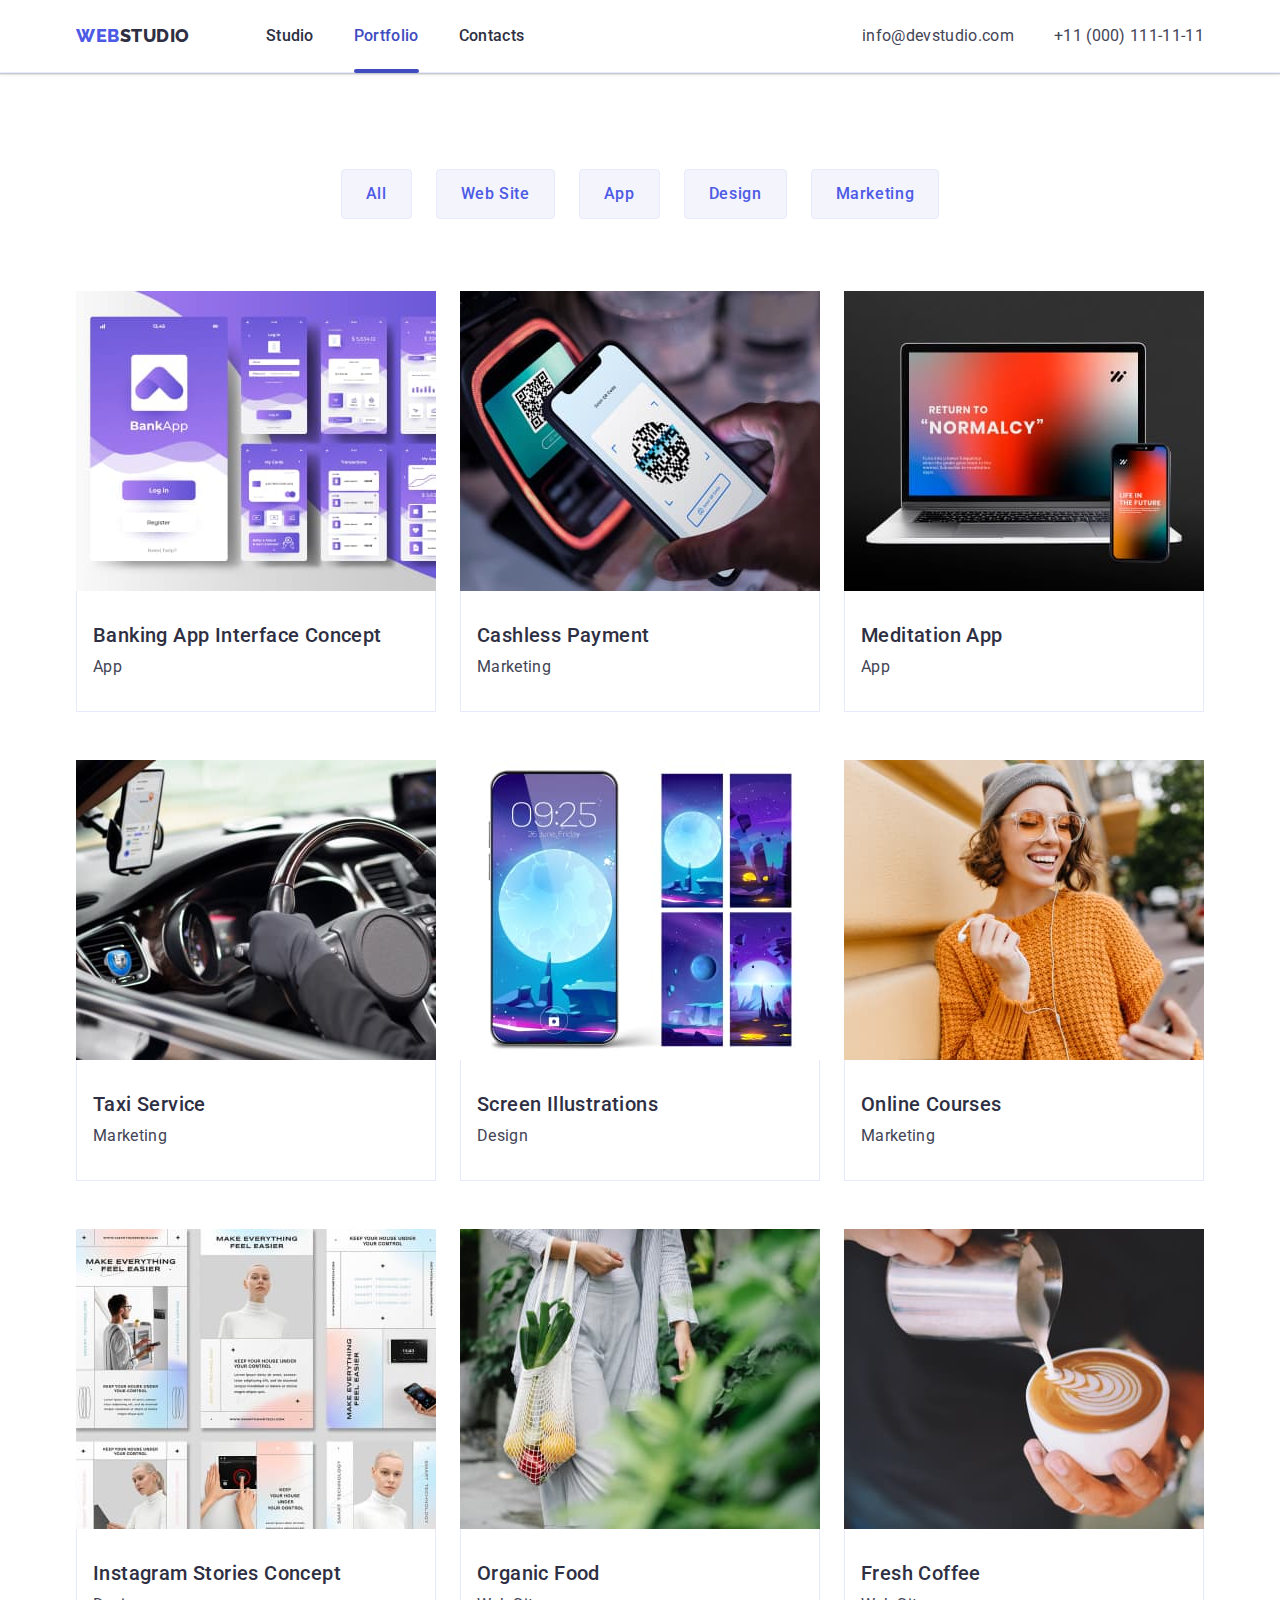
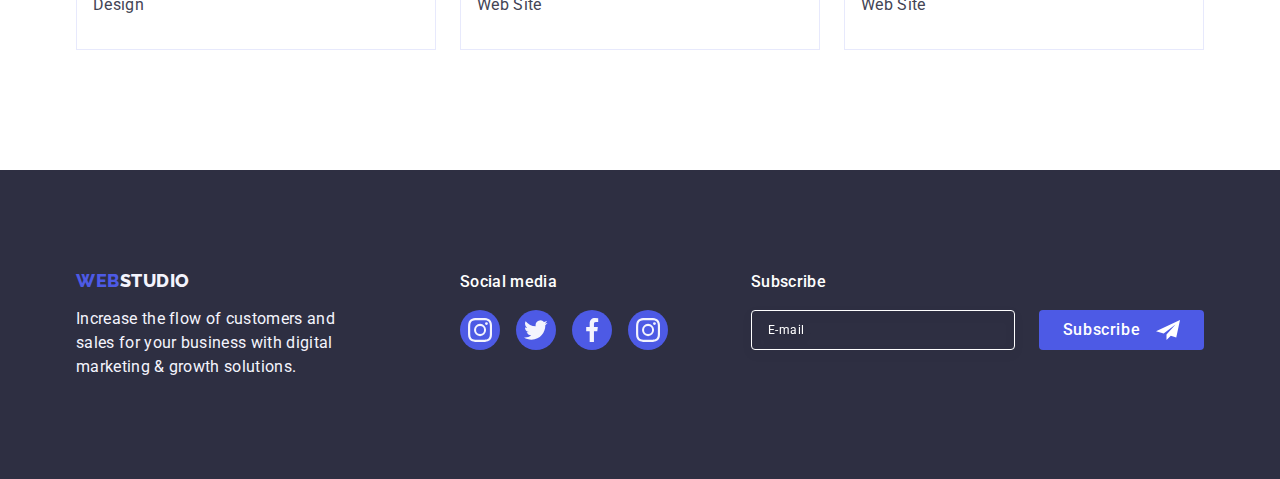
==== portfolio.html @ f75c4ddf "Initial commit" ====
<!DOCTYPE html>
<html lang="en">
  <head>
    <meta charset="UTF-8" />
    <meta http-equiv="X-UA-Compatible" content="IE=edge" />
    <meta name="viewport" content="width=device-width, initial-scale=1.0" />
    <title>Portfolio</title>

    <link rel="preconnect" href="https://fonts.googleapis.com" />
    <link rel="preconnect" href="https://fonts.gstatic.com" crossorigin />
    <link
      href="https://fonts.googleapis.com/css2?family=Raleway:wght@800&family=Roboto:wght@400;500;700;900&display=swap"
      rel="stylesheet"
    />

    <link
      rel="stylesheet"
      href="https://cdnjs.cloudflare.com/ajax/libs/modern-normalize/2.0.0/modern-normalize.min.css"
    />

    <link rel="stylesheet" href="./css/styles.css" />
  </head>
  <body>
    <!-- HEADER  -->
    <header class="header">
      <div class="container header-container">
        <nav class="nav-container">
          <a href="./index.html" class="logo link"
            >Web<span class="header-logo">Studio</span></a
          >
          <ul class="list nav-menu">
            <li class="nav-item">
              <a href="./index.html" class="nav-link link">Studio</a>
            </li>
            <li class="nav-item">
              <a href="./portfolio.html" class="nav-link link current-page"
                >Portfolio</a
              >
            </li>
            <li class="nav-item">
              <a href="" class="nav-link link">Contacts</a>
            </li>
          </ul>
        </nav>
        <address class="contact-info">
          <ul class="list contact-list">
            <li>
              <a href="mailto:info@devstudio.com" class="contact-item link"
                >info@devstudio.com</a
              >
            </li>
            <li>
              <a href="tel:+110001111111" class="contact-item link"
                >+11 (000) 111-11-11</a
              >
            </li>
          </ul>
        </address>
      </div>
    </header>
    <!-- MAIN CONTENT  -->
    <main>
      <section class="portfolio-section">
        <div class="container">
          <h1 class="visually-hidden">Portfolio</h1>
          <ul class="list filters-container">
            <li><button type="button" class="filter-buttom">All</button></li>
            <li>
              <button type="button" class="filter-buttom">Web Site</button>
            </li>
            <li><button type="button" class="filter-buttom">App</button></li>
            <li><button type="button" class="filter-buttom">Design</button></li>
            <li>
              <button type="button" class="filter-buttom">Marketing</button>
            </li>
          </ul>

          <ul class="list portfolio-container">
            <li class="portfolio-card">
              <a href="" class="portfolio-card-link link">
                <div class="portfolio-card-overlay-box">
                  <img
                    src="./images/portfolio/banking-app.jpg"
                    alt="Banking App Interface"
                    width="360"
                    height="300"
                  />
                  <p class="portfolio-card-overlay text">
                    14 Stylish and User-Friendly App Design Concepts · Task
                    Manager App · Calorie Tracker App · Exotic Fruit Ecommerce
                    App · Cloud Storage App
                  </p>
                </div>
                <div class="portfolio-card-text">
                  <h2 class="subtitle">Banking App Interface Concept</h2>
                  <p class="text">App</p>
                </div>
              </a>
            </li>
            <li class="portfolio-card">
              <a href="" class="portfolio-card-link link">
                <div class="portfolio-card-overlay-box">
                  <img
                    src="./images/portfolio/cashless-payment.jpg"
                    alt="Cashless payment by phone"
                    width="360"
                    height="300"
                  />
                  <p class="portfolio-card-overlay text">
                    14 Stylish and User-Friendly App Design Concepts · Task
                    Manager App · Calorie Tracker App · Exotic Fruit Ecommerce
                    App · Cloud Storage App
                  </p>
                </div>

                <div class="portfolio-card-text">
                  <h2 class="subtitle">Cashless Payment</h2>
                  <p class="text">Marketing</p>
                </div>
              </a>
            </li>
            <li class="portfolio-card">
              <a href="" class="portfolio-card-link link">
                <div class="portfolio-card-overlay-box">
                  <img
                    src="./images/portfolio/meditation-app.jpg"
                    alt="Meditation app"
                    width="360"
                    height="300"
                  />
                  <p class="portfolio-card-overlay text">
                    14 Stylish and User-Friendly App Design Concepts · Task
                    Manager App · Calorie Tracker App · Exotic Fruit Ecommerce
                    App · Cloud Storage App
                  </p>
                </div>
                <div class="portfolio-card-text">
                  <h2 class="subtitle">Meditation App</h2>
                  <p class="text">App</p>
                </div>
              </a>
            </li>
            <li class="portfolio-card">
              <a href="" class="portfolio-card-link link">
                <div class="portfolio-card-overlay-box">
                  <img
                    src="./images/portfolio/taxi-service.jpg"
                    alt="car"
                    width="360"
                    height="300"
                  />
                  <p class="portfolio-card-overlay text">
                    14 Stylish and User-Friendly App Design Concepts · Task
                    Manager App · Calorie Tracker App · Exotic Fruit Ecommerce
                    App · Cloud Storage App
                  </p>
                </div>
                <div class="portfolio-card-text">
                  <h2 class="subtitle">Taxi Service</h2>
                  <p class="text">Marketing</p>
                </div>
              </a>
            </li>
            <li class="portfolio-card">
              <a href="" class="portfolio-card-link link">
                <div class="portfolio-card-overlay-box">
                  <img
                    src="./images/portfolio/screen-illustrations.jpg"
                    alt="Phone screens"
                    width="360"
                    height="300"
                  />
                  <p class="portfolio-card-overlay text">
                    14 Stylish and User-Friendly App Design Concepts · Task
                    Manager App · Calorie Tracker App · Exotic Fruit Ecommerce
                    App · Cloud Storage App
                  </p>
                </div>
                <div class="portfolio-card-text">
                  <h2 class="subtitle">Screen Illustrations</h2>
                  <p class="text">Design</p>
                </div>
              </a>
            </li>
            <li class="portfolio-card">
              <a href="" class="portfolio-card-link link">
                <div class="portfolio-card-overlay-box">
                  <img
                    src="./images/portfolio/online-courses.jpg"
                    alt="Young girl"
                    width="360"
                    height="300"
                  />
                  <p class="portfolio-card-overlay text">
                    14 Stylish and User-Friendly App Design Concepts · Task
                    Manager App · Calorie Tracker App · Exotic Fruit Ecommerce
                    App · Cloud Storage App
                  </p>
                </div>
                <div class="portfolio-card-text">
                  <h2 class="subtitle">Online Courses</h2>
                  <p class="text">Marketing</p>
                </div>
              </a>
            </li>
            <li class="portfolio-card">
              <a href="" class="portfolio-card-link link">
                <div class="portfolio-card-overlay-box">
                  <img
                    src="./images/portfolio/instagram-stories.jpg"
                    alt="Instagram stories makets"
                    width="360"
                    height="300"
                  />
                  <p class="portfolio-card-overlay text">
                    14 Stylish and User-Friendly App Design Concepts · Task
                    Manager App · Calorie Tracker App · Exotic Fruit Ecommerce
                    App · Cloud Storage App
                  </p>
                </div>
                <div class="portfolio-card-text">
                  <h2 class="subtitle">Instagram Stories Concept</h2>
                  <p class="text">Design</p>
                </div>
              </a>
            </li>
            <li class="portfolio-card">
              <a href="" class="portfolio-card-link link">
                <div class="portfolio-card-overlay-box">
                  <img
                    src="./images/portfolio/organic-food.jpg"
                    alt="Bag with wegetables"
                    width="360"
                    height="300"
                  />
                  <p class="portfolio-card-overlay text">
                    14 Stylish and User-Friendly App Design Concepts · Task
                    Manager App · Calorie Tracker App · Exotic Fruit Ecommerce
                    App · Cloud Storage App
                  </p>
                </div>
                <div class="portfolio-card-text">
                  <h2 class="subtitle">Organic Food</h2>
                  <p class="text">Web Site</p>
                </div>
              </a>
            </li>
            <li class="portfolio-card">
              <a href="" class="portfolio-card-link link">
                <div class="portfolio-card-overlay-box">
                  <img
                    src="./images/portfolio/coffee.jpg"
                    alt="Cup of coffee"
                    width="360"
                    height="300"
                  />
                  <p class="portfolio-card-overlay text">
                    14 Stylish and User-Friendly App Design Concepts · Task
                    Manager App · Calorie Tracker App · Exotic Fruit Ecommerce
                    App · Cloud Storage App
                  </p>
                </div>
                <div class="portfolio-card-text">
                  <h2 class="subtitle">Fresh Coffee</h2>
                  <p class="text">Web Site</p>
                </div>
              </a>
            </li>
          </ul>
        </div>
      </section>
    </main>

    <!-- FOOTER  -->
    <footer class="footer">
      <div class="container footer-container">
        <div class="footer-wrap">
          <a href="./index.html" class="logo link"
            >Web<span class="footer-logo">Studio</span></a
          >
          <p class="footer-text">
            Increase the flow of customers and sales for your business with
            digital marketing & growth solutions.
          </p>
        </div>
        <div class="social-media-wrap">
          <p class="footer-title-sm">Social media</p>
          <ul class="list social-media-list">
            <li class="social-media-item">
              <a
                class="link social-media-link"
                href=""
                target="_blank"
                rel="noreferrer noopener"
              >
                <svg class="social-media-icon" width="24" height="24">
                  <use href="./images/icons.svg#icon-instagram"></use>
                </svg>
              </a>
            </li>
            <li class="social-media-item">
              <a
                class="link social-media-link"
                href=""
                target="_blank"
                rel="noreferrer noopener"
              >
                <svg class="social-media-icon" width="24" height="24">
                  <use href="./images/icons.svg#icon-twitter"></use>
                </svg>
              </a>
            </li>
            <li class="social-media-item">
              <a
                class="link social-media-link"
                href=""
                target="_blank"
                rel="noreferrer noopener"
              >
                <svg class="social-media-icon" width="24" height="24">
                  <use href="./images/icons.svg#icon-facebook"></use>
                </svg>
              </a>
            </li>
            <li class="social-media-item">
              <a
                class="link social-media-link"
                href=""
                target="_blank"
                rel="noreferrer noopener"
              >
                <svg class="social-media-icon" width="24" height="24">
                  <use href="./images/icons.svg#icon-instagram"></use>
                </svg>
              </a>
            </li>
          </ul>
        </div>
        <div class="subscribe-wrap">
          <p class="subscribe-title">Subscribe</p>
          <form class="subscribe-form">
            <label class="subscribe-label">
              <input
                type="email"
                name="subscribe-email"
                class="subscribe-input"
                placeholder="E-mail"
              />
            </label>
            <button type="submit" class="subscribe-button">
              Subscribe
              <svg class="subscribe-button-icon" width="24" height="24">
                <use href="./images/icons.svg#icon-subscribe"></use>
              </svg>
            </button>
          </form>
        </div>
      </div>
    </footer>
  </body>
</html>
---- css/styles.css ----
:root {
  --brand-color-dark: #2e2f42;
  --text-color: #434455;
  --accent-color: #404bbf;
  --white-color: #ffffff;
  --brand-color-light: #f4f4fd;
  --logo-color: #4d5ae5;
  --animation-timing: 250ms cubic-bezier(0.4, 0, 0.2, 1);
}

body {
  font-family: "Roboto", sans-serif;
  color: var(--text-color);
  background-color: var(--white-color);
}

h1,
h2,
h3,
h4,
p {
  margin: 0;
}

ul,
ol {
  margin: 0;
  padding: 0;
}

img {
  display: block;
}

.list {
  list-style: none;
}

.link {
  text-decoration: none;
  font-family: inherit;
}

.container {
  width: 1158px;
  padding-left: 15px;
  padding-right: 15px;
  margin-left: auto;
  margin-right: auto;
}

.section {
  padding: 120px 0;
}

.visually-hidden {
  position: absolute;
  white-space: nowrap;
  width: 1px;
  height: 1px;
  overflow: hidden;
  border: 0;
  padding: 0;
  clip: rect(0 0 0 0);
  clip-path: inset(50%);
  margin: -1px;
}

.section-title {
  margin-bottom: 72px;

  font-style: normal;
  font-weight: 700;
  font-size: 36px;
  line-height: 1.11;
  text-align: center;
  letter-spacing: 0.02em;
  text-transform: capitalize;
  color: var(--brand-color-dark);
}

.subtitle {
  margin-bottom: 8px;

  font-style: normal;
  font-weight: 500;
  font-size: 20px;
  line-height: 1.2;
  letter-spacing: 0.02em;
  color: var(--brand-color-dark);
}

.text {
  font-size: 16px;
  line-height: 1.5;
  letter-spacing: 0.02em;
  color: var(--text-color);
}

/* HEADER  */
.header {
  background-color: var(--white-color);

  border-bottom: 1px solid #e7e9fc;
  box-shadow: 0px 2px 1px rgba(46, 47, 66, 0.08),
    0px 1px 1px rgba(46, 47, 66, 0.16), 0px 1px 6px rgba(46, 47, 66, 0.08);
}
.header-container {
  display: flex;
}

/* LOGO  */
.logo {
  margin-right: 76px;

  font-family: "Raleway", sans-serif;
  font-style: normal;
  font-weight: 800;
  font-size: 18px;
  line-height: 1.17;
  display: flex;
  align-items: center;
  letter-spacing: 0.03em;
  text-transform: uppercase;
  color: var(--logo-color);
}

.header-logo {
  color: var(--brand-color-dark);
}

.logo-first-part {
  color: var(--logo-color);
}

/* NAVIGATION  */
.nav-container {
  display: flex;
  align-items: center;
}

.nav-menu {
  display: flex;
  align-items: center;
  gap: 40px;
}

.nav-item {
  position: relative;
}

.nav-link {
  display: block;
  position: relative;
  padding: 24px 0;
  font-style: normal;
  font-weight: 500;
  font-size: 16px;
  line-height: 1.5;
  letter-spacing: 0.02em;
  color: var(--brand-color-dark);

  transition: color 250ms cubic-bezier(0.4, 0, 0.2, 1);
}
.nav-link.current-page {
  color: var(--accent-color);
}

.nav-link:hover,
.nav-link:focus {
  color: var(--accent-color);
}

.nav-link::after {
  content: "";

  position: absolute;
  left: 0;
  bottom: -1px;

  width: 100%;
  height: 4px;
  background-color: var(--accent-color);
  border-radius: 2px;

  opacity: 0;
  transition: opacity 250ms cubic-bezier(0.4, 0, 0.2, 1);
}

.current-page.nav-link::after {
  opacity: 1;
}

/* CONTACT  */

.contact-info {
  font-style: normal;
  margin-left: auto;
}
.contact-list {
  display: flex;
  align-items: center;
  gap: 40px;
}

.contact-item {
  display: block;
  padding: 24px 0;
  font-weight: 400;
  font-size: 16px;
  line-height: 1.5;
  letter-spacing: 0.02em;
  color: var(--text-color);

  transition: color 250ms cubic-bezier(0.4, 0, 0.2, 1);
}

.contact-item:hover,
.contact-item:focus {
  color: var(--accent-color);
}

/* ===============  MAIN PAGE =================== */

/* HERO  */
.hero {
  background-image: linear-gradient(
      rgba(46, 47, 66, 0.7),
      rgba(46, 47, 66, 0.7)
    ),
    url("../images/hero/people-office.jpg");
  background-size: cover;
  background-position: center;
  background-repeat: no-repeat;

  background-color: var(--brand-color-dark);
  max-width: 1440px;
  padding-top: 188px;
  padding-bottom: 188px;
  margin: 0 auto;
}

.hero-title {
  max-width: 496px;
  text-align: center;
  margin-bottom: 48px;
  margin-left: auto;
  margin-right: auto;

  font-style: normal;
  font-weight: 700;
  font-size: 56px;
  line-height: 1.07;
  letter-spacing: 0.02em;

  color: var(--white-color);
}

.hero-button {
  display: block;
  margin-left: auto;
  margin-right: auto;
  box-shadow: 0px 4px 4px rgba(0, 0, 0, 0.15);
  border-radius: 4px;
  border: transparent;
  min-width: 169px;
  min-height: 56px;

  font-style: normal;
  font-weight: 500;
  font-size: 16px;
  line-height: 1.5;
  letter-spacing: 0.04em;
  color: var(--white-color);
  background-color: var(--logo-color);
  cursor: pointer;

  transition: background-color 250ms cubic-bezier(0.4, 0, 0.2, 1);
}

.hero-button:hover,
.hero-button:focus {
  background-color: var(--accent-color);
}

/* FEATURES  */

.features {
  background-color: var(--white-color);
}

.features-container {
  display: flex;
  align-items: center;
  gap: 24px;
}

.features-card {
  flex-basis: calc((100% - 3 * 24px) / 4);
}

.features-card-image {
  background-color: var(--brand-color-light);
  border-radius: 4px;
  width: 100%;
  height: 112px;

  display: flex;
  align-items: center;
  justify-content: center;
  margin-bottom: 8px;
}

/* SERVICES  */
.services {
  background-color: var(--white-color);
}

.services.section {
  padding-top: 0;
}

.services-list {
  display: flex;
  gap: 24px;
}

.services-item {
  flex-basis: calc((100%-48px) / 3);
}

/* OUR TEAM  */

.our-team {
  background-color: var(--brand-color-light);
}

.our-team-list {
  display: flex;
  gap: 24px;
}

.member-card {
  flex-basis: calc((100%-24px * 3) / 4);

  box-shadow: 0px 1px 6px rgba(46, 47, 66, 0.08),
    0px 1px 1px rgba(46, 47, 66, 0.16), 0px 2px 1px rgba(46, 47, 66, 0.08);
  border-radius: 0px 0px 4px 4px;

  background-color: var(--white-color);
}

.team-card-text {
  padding: 32px 16px;
}

.our-team .subtitle {
  text-align: center;
}

.our-team .text {
  text-align: center;
  color: var(--text-color);
  margin-bottom: 8px;
}

.social-media-list {
  display: flex;
  gap: 24px;
  align-items: center;
  justify-content: center;
}

.social-media-item {
  width: 40px;
  height: 40px;
}

.social-media-link {
  display: flex;
  align-items: center;
  justify-content: center;

  width: 100%;
  height: 100%;
  background-color: #4d5ae5;
  border-radius: 50%;

  transition: background-color 250ms cubic-bezier(0.4, 0, 0.2, 1);
}

.social-media-link:hover,
.social-media-link:focus {
  background-color: #404bbf;
}

.social-media-icon {
  fill: var(--brand-color-light);
}

/* CUSTOMERS  */

.customers {
  background-color: var(--white-color);
}

.cutomers-list {
  display: flex;
  align-items: center;
  justify-content: center;
  width: 100%;
  height: 100%;

  gap: 24px;
}

.cutomer-list-card {
  flex-basis: calc((100% - 120px) / 6);
  height: 88px;
}

.cutomer-list-item {
  width: 100%;
  height: 100%;
  border: 1px solid #8e8f99;
  border-radius: 4px;
  display: flex;
  align-items: center;
  justify-content: center;
  color: #8e8f99;

  transition: color 250ms cubic-bezier(0.4, 0, 0.2, 1),
    border-color 250ms cubic-bezier(0.4, 0, 0.2, 1);
}

.cutomer-list-item:hover,
.cutomer-list-item:focus {
  border-color: var(--accent-color);
  color: var(--accent-color);
}

.customers-icon-logo {
  fill: currentColor;
}

/* / CONTENT  */

/* FOOTER  */
.footer {
  padding-top: 100px;
  padding-bottom: 100px;

  background-color: var(--brand-color-dark);
}

.footer-container {
  display: flex;
  align-items: baseline;
}

.footer-wrap {
  margin-right: 120px;
}

.footer .logo {
  display: inline-block;
  margin-bottom: 16px;
}
.footer-logo {
  color: var(--brand-color-light);
}

.footer .footer-text {
  max-width: 264px;

  font-weight: 400;
  font-size: 16px;
  line-height: 1.5;
  letter-spacing: 0.02em;
  color: var(--brand-color-light);
}

/* FOOTER SOCIAL MEDIA  */
.footer-title-sm {
  margin-bottom: 16px;

  font-style: normal;
  font-weight: 500;
  font-size: 16px;
  line-height: 1.5;
  letter-spacing: 0.02em;

  color: var(--white-color);
}

.footer .social-media-list {
  display: flex;
  gap: 16px;
  align-items: center;
  justify-content: center;
}

.footer .social-media-item {
  width: 40px;
  height: 40px;
}

.footer .social-media-link {
  display: flex;
  align-items: center;
  justify-content: center;

  width: 100%;
  height: 100%;
  background-color: var(--logo-color);
  border-radius: 50%;

  transition: background-color 250ms cubic-bezier(0.4, 0, 0.2, 1);
}

.footer .social-media-link:hover,
.footer .social-media-link:focus {
  background-color: #31d0aa;
}

/* FOOTER SUBSCRIBE FORM  */

.subscribe-wrap {
  margin-left: auto;
}
.subscribe-title {
  font-style: normal;
  font-weight: 500;
  font-size: 16px;
  line-height: 1.5;
  letter-spacing: 0.02em;
  color: #ffffff;

  margin-bottom: 16px;
}
.subscribe-form {
  display: flex;
  justify-content: center;
  align-items: center;
  gap: 24px;
}

.subscribe-input {
  width: 264px;
  height: 40px;
  padding: 8px 16px;

  font-size: 12px;
  line-height: 1.5;
  letter-spacing: 0.04em;
  color: #ffffff;

  border: 1px solid #ffffff;
  filter: drop-shadow(0px 4px 4px rgba(0, 0, 0, 0.15));
  border-radius: 4px;
  background-color: transparent;
}

.subscribe-input::placeholder {
  font-style: normal;
  font-weight: 400;
  font-size: 12px;
  line-height: 2;
  letter-spacing: 0.04em;
  color: #ffffff;
}

.subscribe-button {
  display: flex;
  justify-content: center;
  align-items: center;

  border: none;
  background-color: var(--logo-color);
  border-radius: 4px;
  border-color: transparent;
  min-width: 165px;
  height: 40px;

  font-style: normal;
  font-weight: 500;
  font-size: 16px;
  line-height: 1.5;
  letter-spacing: 0.04em;
  color: var(--white-color);
  cursor: pointer;
}

.subscribe-button-icon {
  fill: var(--white-color);
  margin-left: 16px;
}
/* ============== / MAIN PAGE =================== */

/* ==============  PORTFOLIO PAGE ================ */

/* PORTFOLIO FILTER BUTTONS  */

.portfolio-section {
  padding-top: 96px;
  padding-bottom: 120px;
}

.filters-container {
  display: flex;
  margin-bottom: 72px;
  justify-content: center;
  gap: 24px;
}

.filter-buttom {
  padding: 12px 24px;

  font-style: normal;
  font-weight: 500;
  font-size: 16px;
  line-height: 1.5;
  text-align: center;
  letter-spacing: 0.04em;
  color: var(--logo-color);
  background-color: var(--brand-color-light);
  cursor: pointer;

  border: 1px solid #e7e9fc;
  border-radius: 4px;

  transition: color 250ms cubic-bezier(0.4, 0, 0.2, 1),
    background-color 250ms cubic-bezier(0.4, 0, 0.2, 1),
    border-color 250ms cubic-bezier(0.4, 0, 0.2, 1),
    box-shadow 250ms cubic-bezier(0.4, 0, 0.2, 1);
}

.filter-buttom:hover,
.filter-buttom:focus {
  color: var(--white-color);
  background-color: var(--accent-color);
  cursor: pointer;

  box-shadow: 0px 3px 1px rgba(0, 0, 0, 0.1), 0px 2px 1px rgba(0, 0, 0, 0.08),
    0px 2px 2px rgba(0, 0, 0, 0.12);
  border-radius: 4px;
  border-color: var(--accent-color);
}

/* PORTFOLIO CARDS  */

.portfolio-container {
  display: flex;
  flex-wrap: wrap;
  gap: 48px 24px;
}
.portfolio-card {
  background-color: var(--white-color);
  flex-basis: calc(100%-48px) / 3;
}

.portfolio-card-text {
  padding: 32px 16px;
  border: 1px solid #e7e9fc;
  border-top: none;
}

.portfolio-card-link {
  display: block;

  transition: box-shadow 250ms cubic-bezier(0.4, 0, 0.2, 1);
}

.portfolio-card-link:hover,
.portfolio-card-link:focus {
  box-shadow: 0px 1px 6px rgba(46, 47, 66, 0.08),
    0px 1px 1px rgba(46, 47, 66, 0.16), 0px 2px 1px rgba(46, 47, 66, 0.08);
}

/* PORTFOLIO CARD OVERLAY  */

.portfolio-card-overlay-box {
  width: 100%;
  position: relative;
  overflow: hidden;
}

.portfolio-card-overlay {
  position: absolute;
  left: 0;
  top: 0;
  width: 100%;
  height: 100%;
  overflow: auto;

  padding: 40px 32px;

  transform: translateY(100%);

  color: var(--brand-color-light);
  background-color: var(--logo-color);
  transition: transform 250ms cubic-bezier(0.4, 0, 0.2, 1);
}

.portfolio-card-link:hover .portfolio-card-overlay,
.portfolio-card-link:focus .portfolio-card-overlay {
  transform: translateY(0%);
}
/* ============= / PORTFOLIO PAGE ================ */

/* ============= MODAL WINDOW ===============  */

.backdrop {
  display: block;
  position: fixed;
  z-index: 100;
  top: 0;
  left: 0;
  width: 100%;
  height: 100%;
  transform: scale(1);

  background-color: rgba(46, 47, 66, 0.4);

  transition: opacity 250ms cubic-bezier(0.4, 0, 0.2, 1),
    visibility 250ms cubic-bezier(0.4, 0, 0.2, 1);
}

.is-hidden {
  opacity: 0;
  visibility: hidden;
  pointer-events: none;
}

.modal {
  position: absolute;
  top: 50%;
  left: 50%;
  transform: translate(-50%, -50%);

  width: 408px;
  min-height: 584px;
  padding: 72px 24px 24px 24px;

  background: #fcfcfc;
  box-shadow: 0px 1px 1px rgba(0, 0, 0, 0.14), 0px 1px 3px rgba(0, 0, 0, 0.12),
    0px 2px 1px rgba(0, 0, 0, 0.2);
  border-radius: 4px;
  transition: transform 250ms cubic-bezier(0.4, 0, 0.2, 1);
}

/* MODAL CLOSE BUTTON */
.modal-close-button {
  position: absolute;
  top: 24px;
  right: 24px;

  display: flex;
  justify-content: center;
  align-items: center;

  width: 24px;
  height: 24px;

  background-color: #e7e9fc;
  border: 1px solid rgba(0, 0, 0, 0.1);
  border-radius: 50%;
  color: #2e2f42;
  padding: 0;
  cursor: pointer;

  transition: background-color 250ms cubic-bezier(0.4, 0, 0.2, 1),
    border 250ms cubic-bezier(0.4, 0, 0.2, 1);
}

.modal-close-icon {
  fill: currentColor;
  transition: fill 250ms cubic-bezier(0.4, 0, 0.2, 1);
}

.modal-close-button:hover,
.modal-close-button:focus {
  background-color: var(--accent-color);
  color: var(--white-color);
  border: none;
}

.modal-title {
  font-style: normal;
  font-weight: 500;
  font-size: 16px;
  line-height: 1.5;
  letter-spacing: 0.02em;
  color: #2e2f42;
  text-align: center;

  margin-bottom: 16px;
}

/* MODAL INPUT FIELDS */
.modal-field {
  margin-bottom: 8px;
}

.modal-input-wrap {
  position: relative;
}

.input-label {
  display: block;
  font-style: normal;
  font-weight: 400;
  font-size: 12px;
  line-height: 1.17;
  letter-spacing: 0.04em;
  color: #8e8f99;

  margin-bottom: 4px;
}

.modal-input {
  width: 100%;
  height: 40px;
  border: 1px solid rgba(46, 47, 66, 0.4);
  border-radius: 4px;
  outline: transparent;
  background-color: transparent;

  padding-left: 38px;
  transition: border-color 250ms cubic-bezier(0.4, 0, 0.2, 1);
}

.modal-input:focus {
  border-color: var(--logo-color);
}

.modal-input:focus + .modal-input-icon {
  fill: var(--logo-color);
}

.modal-input-icon {
  position: absolute;
  left: 16px;
  top: 50%;
  padding: 0;

  transform: translateY(-50%);

  fill: var(--brand-color-dark);
  transition: fill 250ms cubic-bezier(0.4, 0, 0.2, 1);
}

/* FORM COMMENT */
.comment-area-field {
  margin-bottom: 16px;
}

.comment-area {
  width: 100%;
  height: 120px;
  padding: 8px 16px;
  resize: none;

  font-style: normal;
  font-weight: 400;
  font-size: 12px;
  line-height: 1.17;
  letter-spacing: 0.04em;
  color: rgba(46, 47, 66, 0.4);

  background-color: transparent;
  border: 1px solid rgba(46, 47, 66, 0.4);
  border-radius: 4px;
  outline: transparent;
  transition: border-color 250ms cubic-bezier(0.4, 0, 0.2, 1);
}

.comment-area:focus {
  border-color: var(--logo-color);
}

.comment-area::placeholder {
  font-style: normal;
  font-weight: 400;
  font-size: 12px;
  line-height: 1.17;
  letter-spacing: 0.04em;
  color: rgba(46, 47, 66, 0.4);
}

/* POLICY ACCEPTATION */
.policy-acceptation-wrap {
  margin-bottom: 24px;
}

.checkbox-label {
  font-style: normal;
  font-weight: 400;
  font-size: 12px;
  line-height: 1.17;
  letter-spacing: 0.04em;
  color: #8e8f99;
}

.policy-link {
  font-family: inherit;
  color: #4d5ae5;
}

.checkbox-designed {
  display: inline-flex;
  justify-content: center;
  align-items: center;
  width: 16px;
  height: 16px;
  margin-right: 8px;

  border: 1px solid rgba(46, 47, 66, 0.4);
  border-radius: 2px;
  background-color: var(--white-color);

  fill: transparent;
  transition: background-color 250ms cubic-bezier(0.4, 0, 0.2, 1),
    border 250ms cubic-bezier(0.4, 0, 0.2, 1),
    fill 250ms cubic-bezier(0.4, 0, 0.2, 1);
}

.checkbox:checked + .checkbox-label .checkbox-designed {
  background-color: var(--accent-color);
  border: none;
  fill: var(--brand-color-light);
}

/* MODAL SUBMIT BUTTON */
.modal-submit-button {
  display: block;
  margin-left: auto;
  margin-right: auto;
  box-shadow: 0px 4px 4px rgba(0, 0, 0, 0.15);
  border-radius: 4px;
  border: transparent;
  min-width: 169px;
  min-height: 56px;

  font-style: normal;
  font-weight: 500;
  font-size: 16px;
  line-height: 1.5;
  letter-spacing: 0.04em;
  color: var(--white-color);
  background-color: var(--logo-color);
  cursor: pointer;
  transition: background-color 250ms cubic-bezier(0.4, 0, 0.2, 1);
}

.modal-submit-button:hover,
.modal-submit-button:focus {
  background-color: var(--accent-color);
}

/* ============= / MODAL WINDOW ===============  */
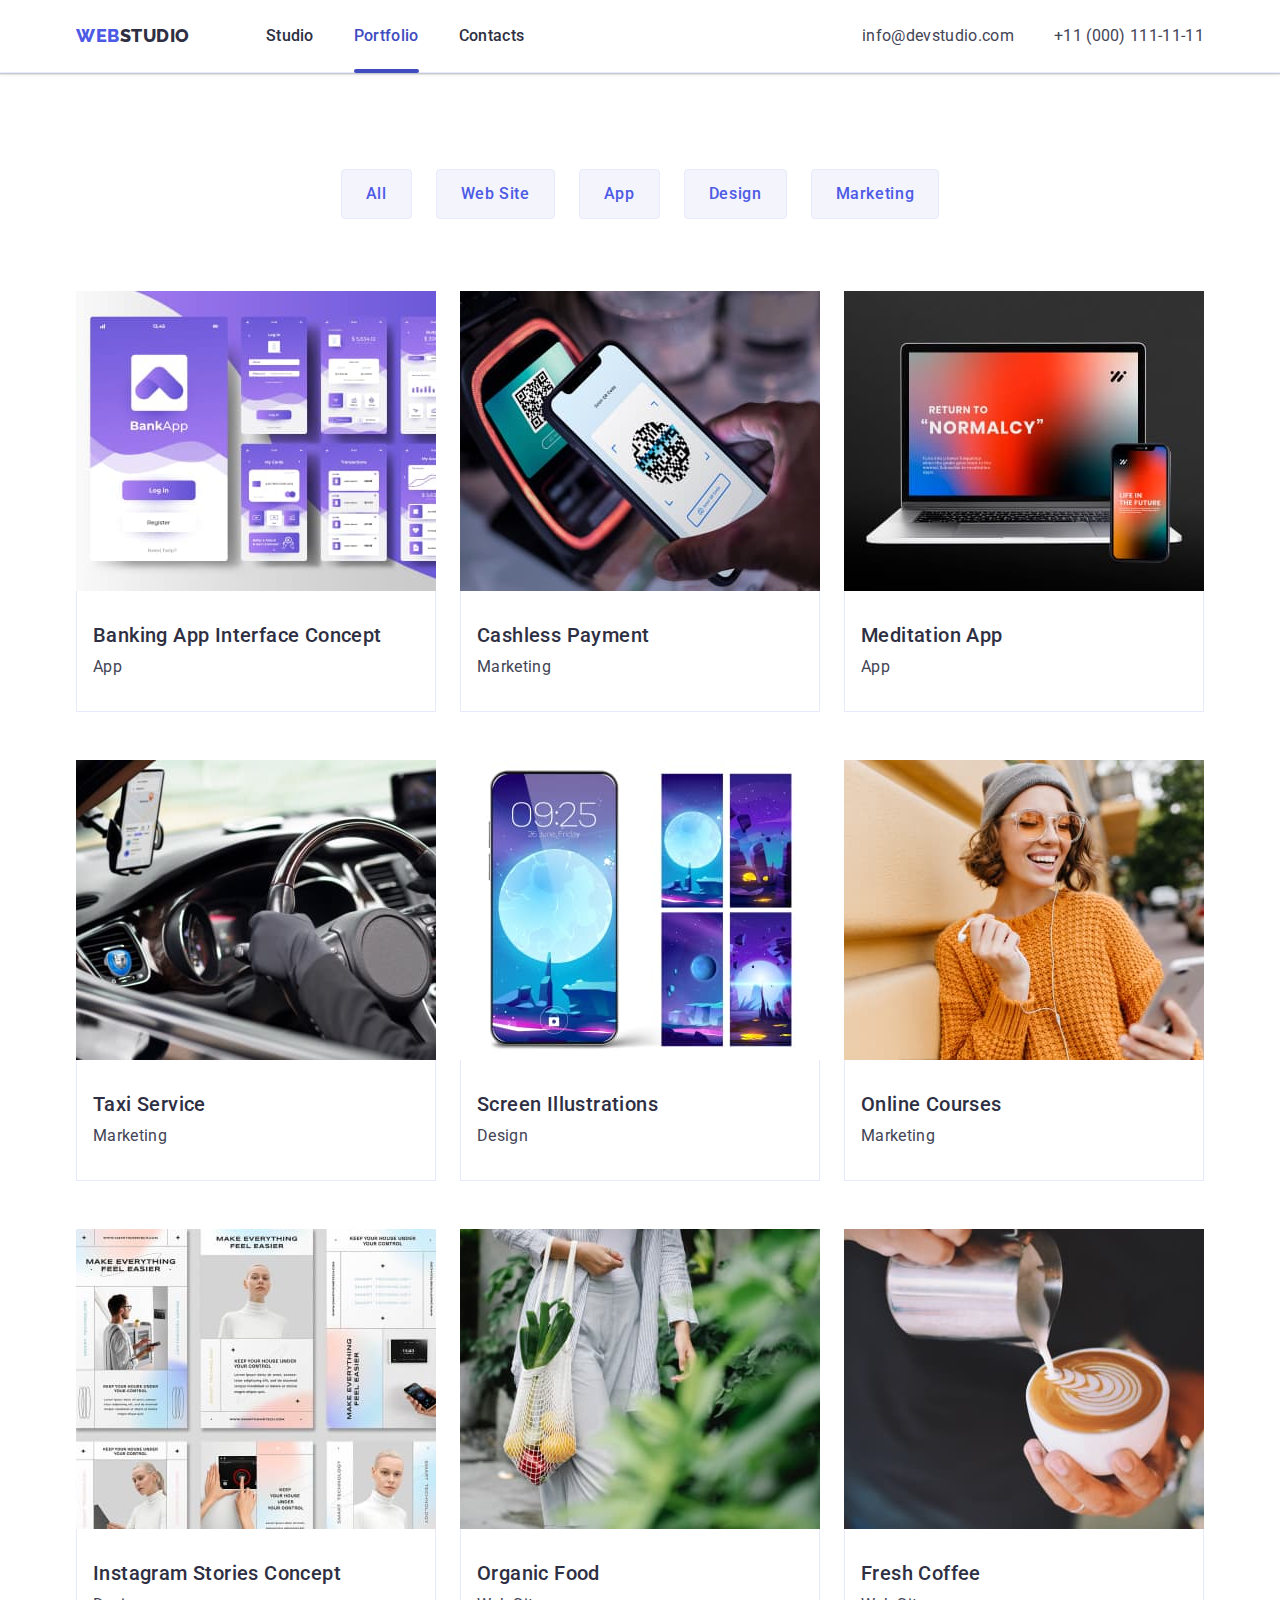
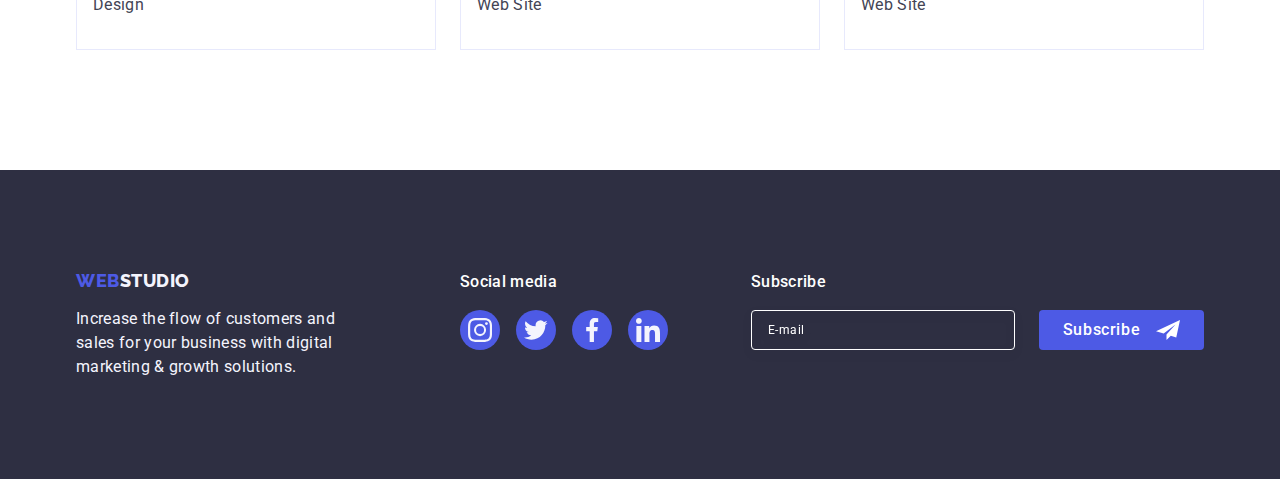
==== commit 83337543: "hw-7-without-img" ====
--- a/portfolio.html
+++ b/portfolio.html
@@ -330,7 +330,7 @@
                 rel="noreferrer noopener"
               >
                 <svg class="social-media-icon" width="24" height="24">
-                  <use href="./images/icons.svg#icon-instagram"></use>
+                  <use href="./images/icons.svg#icon-linkedin"></use>
                 </svg>
               </a>
             </li>
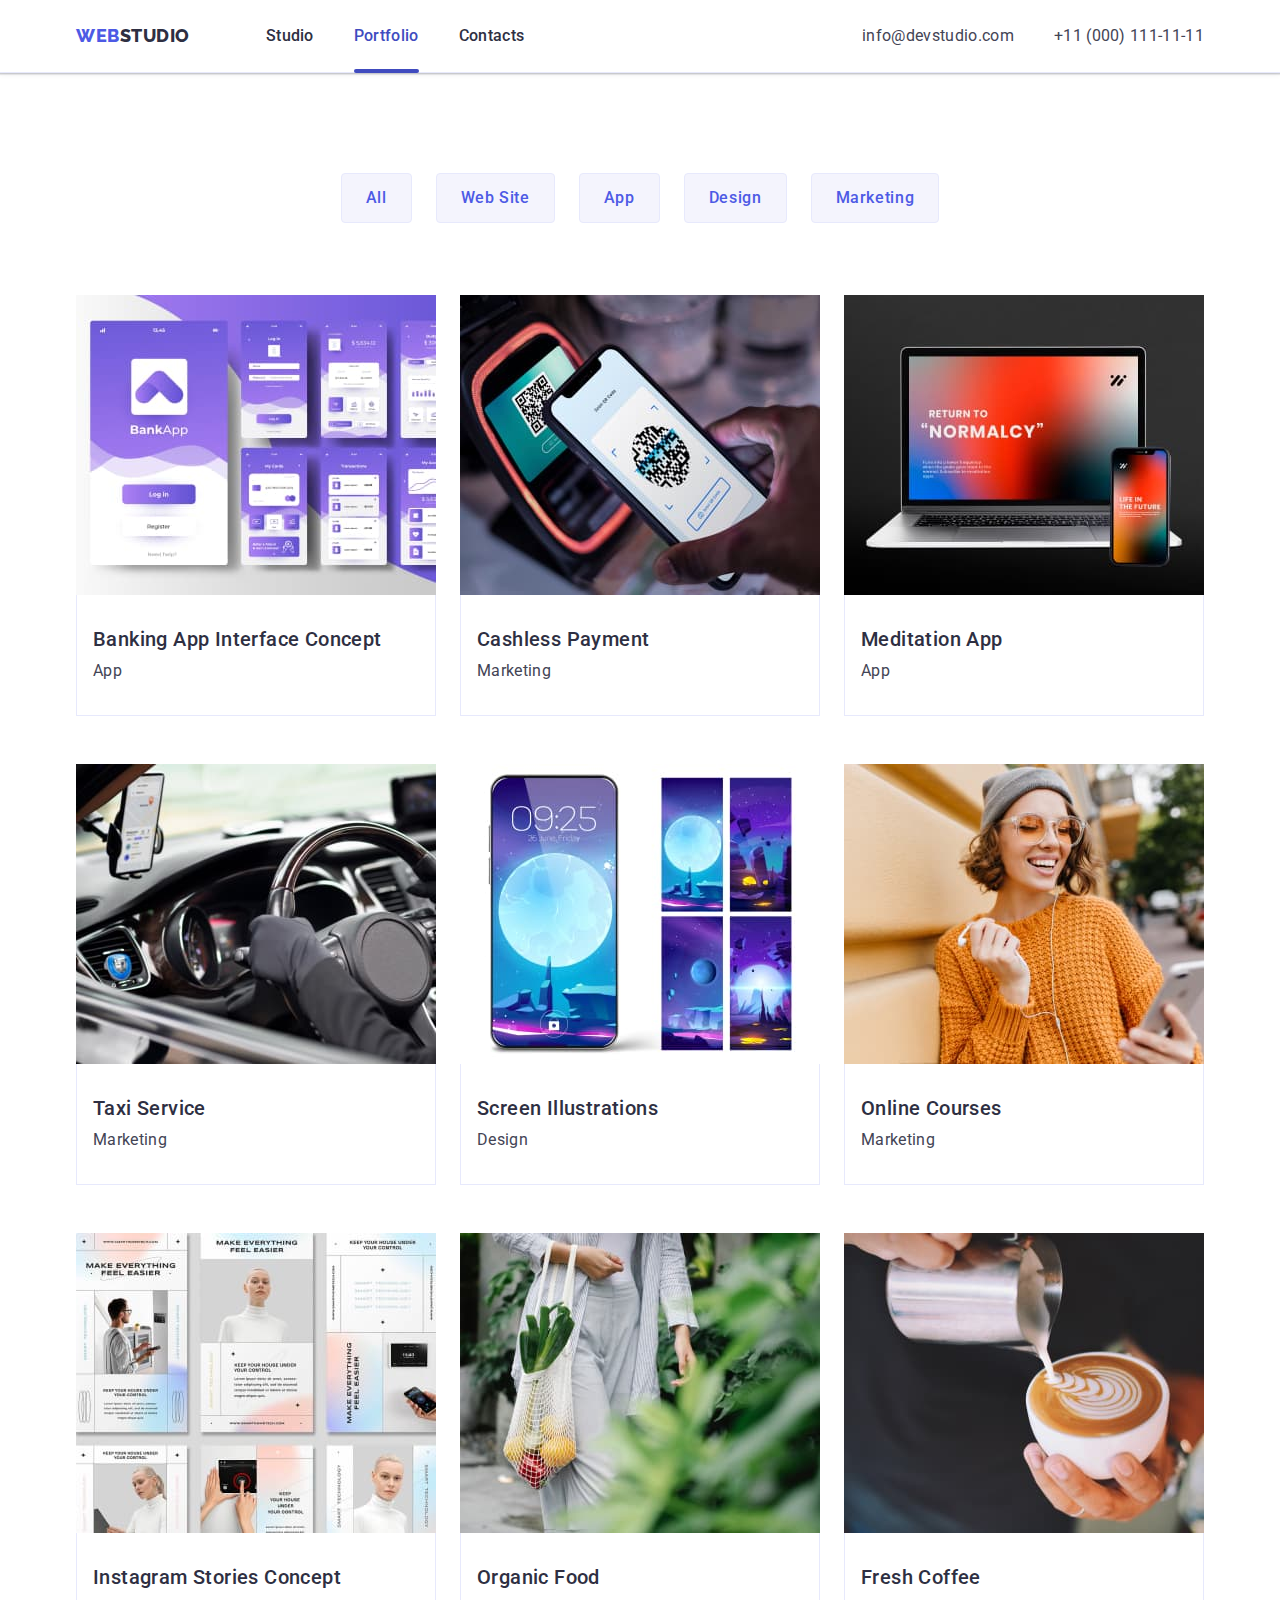
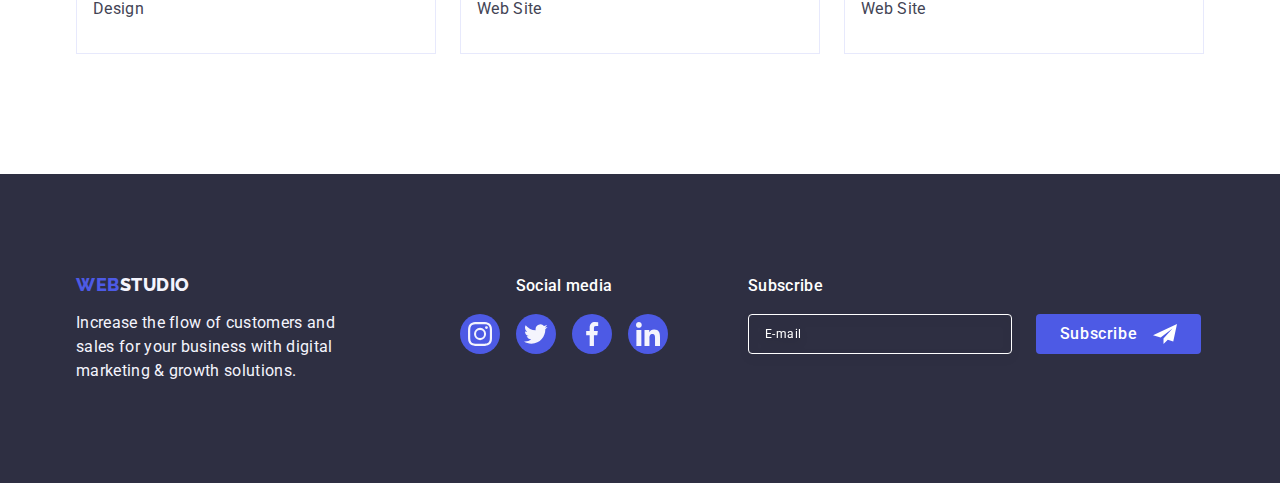
==== commit 92107271: "hw-7" ====
--- a/portfolio.html
+++ b/portfolio.html
@@ -19,6 +19,7 @@
     />
 
     <link rel="stylesheet" href="./css/styles.css" />
+    <link rel="stylesheet" href="./css/media.css" />
   </head>
   <body>
     <!-- HEADER  -->
@@ -42,20 +43,138 @@
             </li>
           </ul>
         </nav>
+        <button class="mobile-nav-menu-button js-open-menu">
+          <svg class="mobile-menu-icon" width="32" heigth="22">
+            <use href="./images/icons.svg#icon-hamburger"></use>
+          </svg>
+        </button>
         <address class="contact-info">
           <ul class="list contact-list">
-            <li>
+            <li class="contact-list-item">
               <a href="mailto:info@devstudio.com" class="contact-item link"
                 >info@devstudio.com</a
               >
             </li>
-            <li>
+            <li class="contact-list-item">
               <a href="tel:+110001111111" class="contact-item link"
                 >+11 (000) 111-11-11</a
               >
             </li>
           </ul>
         </address>
+        <!-- MOBILE MENU  -->
+        <div class="mobile-menu js-menu-container">
+          <div class="mobile-menu-container">
+            <button class="mobile-menu-close-button js-close-menu">
+              <svg class="moble-menu-close-icon" width="8" height="8">
+                <use href="./images/icons.svg#icon-close"></use>
+              </svg>
+            </button>
+            <ul class="list mobile-menu-nav">
+              <li class="mobile-menu-nav-item">
+                <a
+                  href="./index.html"
+                  class="mobile-menu-nav-link link current-page"
+                  >Studio</a
+                >
+              </li>
+              <li class="mobile-menu-nav-item">
+                <a href="./portfolio.html" class="mobile-menu-nav-link link"
+                  >Portfolio</a
+                >
+              </li>
+              <li class="mobile-menu-nav-item">
+                <a href="" class="mobile-menu-nav-link link">Contacts</a>
+              </li>
+            </ul>
+            <div>
+              <address class="mobile-menu-contact-info">
+                <ul class="list mobile-menu-contact-list">
+                  <li class="mobile-menu-contact-item">
+                    <a
+                      href="tel:+110001111111"
+                      class="mobile-menu-contact-phone link"
+                      >+11 (000) 111-11-11</a
+                    >
+                  </li>
+                  <li class="mobile-menu-contact-item">
+                    <a
+                      href="mailto:info@devstudio.com"
+                      class="mobile-menu-contact-email link"
+                      >info@devstudio.com</a
+                    >
+                  </li>
+                </ul>
+              </address>
+              <ul class="mobile-menu-social-media-list list">
+                <li class="mobile-menu-social-media-item">
+                  <a
+                    href=""
+                    class="mobile-menu-social-media-link link"
+                    target="_blank"
+                    rel="noopener noreferrer"
+                  >
+                    <svg
+                      class="mobile-social-media-icon"
+                      width="24"
+                      height="24"
+                    >
+                      <use href="./images/icons.svg#icon-instagram"></use>
+                    </svg>
+                  </a>
+                </li>
+                <li class="mobile-menu-social-media-item">
+                  <a
+                    href=""
+                    class="mobile-menu-social-media-link link"
+                    target="_blank"
+                    rel="noopener noreferrer"
+                  >
+                    <svg
+                      class="mobile-social-media-icon"
+                      width="24"
+                      height="24"
+                    >
+                      <use href="./images/icons.svg#icon-twitter"></use>
+                    </svg>
+                  </a>
+                </li>
+                <li class="mobile-menu-social-media-item">
+                  <a
+                    href=""
+                    class="mobile-menu-social-media-link link"
+                    target="_blank"
+                    rel="noopener noreferrer"
+                  >
+                    <svg
+                      class="mobile-social-media-icon"
+                      width="24"
+                      height="24"
+                    >
+                      <use href="./images/icons.svg#icon-facebook"></use>
+                    </svg>
+                  </a>
+                </li>
+                <li class="mobile-menu-social-media-item">
+                  <a
+                    href=""
+                    class="mobile-menu-social-media-link link"
+                    target="_blank"
+                    rel="noopener noreferrer"
+                  >
+                    <svg
+                      class="mobile-social-media-icon"
+                      width="24"
+                      height="24"
+                    >
+                      <use href="./images/icons.svg#icon-linkedin"></use>
+                    </svg>
+                  </a>
+                </li>
+              </ul>
+            </div>
+          </div>
+        </div>
       </div>
     </header>
     <!-- MAIN CONTENT  -->
@@ -64,13 +183,19 @@
         <div class="container">
           <h1 class="visually-hidden">Portfolio</h1>
           <ul class="list filters-container">
-            <li><button type="button" class="filter-buttom">All</button></li>
-            <li>
+            <li class="filter-item">
+              <button type="button" class="filter-buttom">All</button>
+            </li>
+            <li class="filter-item">
               <button type="button" class="filter-buttom">Web Site</button>
             </li>
-            <li><button type="button" class="filter-buttom">App</button></li>
-            <li><button type="button" class="filter-buttom">Design</button></li>
-            <li>
+            <li class="filter-item">
+              <button type="button" class="filter-buttom">App</button>
+            </li>
+            <li class="filter-item">
+              <button type="button" class="filter-buttom">Design</button>
+            </li>
+            <li class="filter-item">
               <button type="button" class="filter-buttom">Marketing</button>
             </li>
           </ul>
@@ -357,5 +482,7 @@
         </div>
       </div>
     </footer>
+
+    <script defer src="./js/mobile-menu.js"></script>
   </body>
 </html>
--- a/css/styles.css
+++ b/css/styles.css
@@ -39,18 +39,6 @@
 .link {
   text-decoration: none;
   font-family: inherit;
-}
-
-.container {
-  width: 1158px;
-  padding-left: 15px;
-  padding-right: 15px;
-  margin-left: auto;
-  margin-right: auto;
-}
-
-.section {
-  padding: 120px 0;
 }
 
 .visually-hidden {
@@ -66,6 +54,22 @@
   margin: -1px;
 }
 
+.container {
+  width: 100%;
+  padding-left: 15px;
+  padding-right: 15px;
+  margin-left: auto;
+  margin-right: auto;
+}
+
+.our-team > .container {
+  width: 294px;
+}
+
+.section {
+  padding: 96px 0;
+}
+
 .section-title {
   margin-bottom: 72px;
 
@@ -96,8 +100,8 @@
   letter-spacing: 0.02em;
   color: var(--text-color);
 }
-
-/* HEADER  */
+/*================ HEADER  =========================*/
+
 .header {
   background-color: var(--white-color);
 
@@ -107,12 +111,11 @@
 }
 .header-container {
   display: flex;
+  align-items: center;
 }
 
 /* LOGO  */
 .logo {
-  margin-right: 76px;
-
   font-family: "Raleway", sans-serif;
   font-style: normal;
   font-weight: 800;
@@ -129,129 +132,202 @@
   color: var(--brand-color-dark);
 }
 
-.logo-first-part {
+/* MOBILE NAVIGATION */
+
+.mobile-nav-menu-button {
+  display: flex;
+  justify-content: center;
+  align-items: center;
+  padding: 0;
+  margin: 24px 0 24px auto;
+  width: 32px;
+  height: 22px;
+  background-color: transparent;
+  border: none;
+}
+.mobile-menu-icon {
+  stroke: var(--brand-color-dark);
+}
+
+.mobile-menu {
+  position: fixed;
+  top: 0;
+  left: 0;
+
+  width: 100%;
+  height: 100%;
+  z-index: 100;
+  transform: translateX(100%);
+  background-color: var(--white-color);
+
+  transition: transform 250ms cubic-bezier(0.4, 0, 0.2, 1);
+}
+.mobile-menu.is-open {
+  transform: translateX(0);
+}
+
+.mobile-menu-container {
+  display: flex;
+  flex-direction: column;
+  justify-content: space-between;
+
+  max-width: 383px;
+  height: 100%;
+
+  margin-left: auto;
+  margin-right: auto;
+  padding: 80px 15px 40px 15px;
+  overflow-y: scroll;
+}
+
+/* Mobile menu close button  */
+.mobile-menu-close-button {
+  position: absolute;
+  right: 23px;
+  top: 24px;
+  display: flex;
+  justify-content: center;
+  align-items: center;
+  padding: 0;
+
+  width: 24px;
+  height: 24px;
+  border-radius: 50%;
+  border: 1px solid #2e2f42;
+  background: #e7e9fc;
+  /* opacity: 0.1; */
+}
+.moble-menu-close-icon {
+  fill: var(--brand-color-dark);
+}
+
+/* NAVIGATION  */
+
+.nav-menu {
+  display: none;
+}
+
+.mobile-menu-nav-item {
+  margin-bottom: 40px;
+}
+
+.mobile-menu-nav-link {
+  font-style: normal;
+  font-weight: 700;
+  font-size: 36px;
+  line-height: 1.11;
+
+  letter-spacing: 0.02em;
+  text-transform: capitalize;
+  color: var(--brand-color-dark);
+}
+
+.mobile-menu-nav-link.current-page {
+  color: var(--accent-color);
+}
+
+/* CONTACTS */
+.contact-info {
+  display: none;
+}
+
+.mobile-menu-contact-info {
+  margin-bottom: 48px;
+}
+
+.mobile-menu-contact-item {
+  margin-bottom: 40px;
+}
+
+.mobile-menu-contact-phone {
+  font-style: normal;
+  font-weight: 700;
+  font-size: 36px;
+  line-height: 1.11;
+  letter-spacing: 0.02em;
+  text-transform: capitalize;
   color: var(--logo-color);
 }
 
-/* NAVIGATION  */
-.nav-container {
-  display: flex;
-  align-items: center;
-}
-
-.nav-menu {
-  display: flex;
-  align-items: center;
-  gap: 40px;
-}
-
-.nav-item {
-  position: relative;
-}
-
-.nav-link {
-  display: block;
-  position: relative;
-  padding: 24px 0;
+.mobile-menu-contact-email {
   font-style: normal;
   font-weight: 500;
-  font-size: 16px;
-  line-height: 1.5;
-  letter-spacing: 0.02em;
-  color: var(--brand-color-dark);
-
-  transition: color 250ms cubic-bezier(0.4, 0, 0.2, 1);
-}
-.nav-link.current-page {
-  color: var(--accent-color);
-}
-
-.nav-link:hover,
-.nav-link:focus {
-  color: var(--accent-color);
-}
-
-.nav-link::after {
-  content: "";
-
-  position: absolute;
-  left: 0;
-  bottom: -1px;
-
-  width: 100%;
-  height: 4px;
-  background-color: var(--accent-color);
-  border-radius: 2px;
-
-  opacity: 0;
-  transition: opacity 250ms cubic-bezier(0.4, 0, 0.2, 1);
-}
-
-.current-page.nav-link::after {
-  opacity: 1;
-}
-
-/* CONTACT  */
-
-.contact-info {
-  font-style: normal;
-  margin-left: auto;
-}
-.contact-list {
-  display: flex;
-  align-items: center;
-  gap: 40px;
-}
-
-.contact-item {
-  display: block;
-  padding: 24px 0;
-  font-weight: 400;
-  font-size: 16px;
-  line-height: 1.5;
-  letter-spacing: 0.02em;
-  color: var(--text-color);
-
-  transition: color 250ms cubic-bezier(0.4, 0, 0.2, 1);
-}
-
-.contact-item:hover,
-.contact-item:focus {
-  color: var(--accent-color);
-}
-
-/* ===============  MAIN PAGE =================== */
-
-/* HERO  */
+  font-size: 20px;
+  line-height: 1.2;
+  letter-spacing: 0.02em;
+  color: #434455;
+}
+/* Social media mobile menu  */
+.mobile-menu-social-media-list {
+  display: flex;
+  justify-content: space-between;
+  align-items: center;
+  width: 328px;
+  padding-right: 25px;
+}
+.mobile-menu-social-media-item {
+  width: 40px;
+  height: 40px;
+}
+.mobile-menu-social-media-link {
+  display: flex;
+  justify-content: space-around;
+  align-items: center;
+
+  width: 100%;
+  height: 100%;
+  border-radius: 50%;
+  background: #4d5ae5;
+}
+
+.mobile-social-media-icon {
+  fill: #f4f4fd;
+}
+
+/* ============== MAIN PAGE ====================== */
+
+/* HERO SECTION */
 .hero {
   background-image: linear-gradient(
       rgba(46, 47, 66, 0.7),
       rgba(46, 47, 66, 0.7)
     ),
-    url("../images/hero/people-office.jpg");
+    url("../images/hero/dark-bg-mobile.jpg");
+
   background-size: cover;
   background-position: center;
   background-repeat: no-repeat;
 
   background-color: var(--brand-color-dark);
-  max-width: 1440px;
-  padding-top: 188px;
-  padding-bottom: 188px;
+  padding-top: 112px;
+  padding-bottom: 112px;
   margin: 0 auto;
 }
+@media (min-device-pixel-ratio: 2),
+  (min-resolution: 192dpi),
+  (min-resolution: 2dppx) {
+  .hero {
+    background-image: linear-gradient(
+        rgba(46, 47, 66, 0.7),
+        rgba(46, 47, 66, 0.7)
+      ),
+      url("../images/hero/dark-bg-mobile@2x.jpg");
+  }
+}
 
 .hero-title {
-  max-width: 496px;
+  max-width: 320px;
   text-align: center;
-  margin-bottom: 48px;
+  margin-bottom: 72px;
   margin-left: auto;
   margin-right: auto;
 
   font-style: normal;
   font-weight: 700;
-  font-size: 56px;
-  line-height: 1.07;
-  letter-spacing: 0.02em;
+  font-size: 36px;
+  line-height: 1.11;
+  letter-spacing: 0.02em;
+  text-transform: capitalize;
 
   color: var(--white-color);
 }
@@ -283,71 +359,65 @@
   background-color: var(--accent-color);
 }
 
-/* FEATURES  */
+/* FEATURES  SECTION*/
 
 .features {
   background-color: var(--white-color);
 }
 
-.features-container {
-  display: flex;
-  align-items: center;
-  gap: 24px;
-}
-
 .features-card {
-  flex-basis: calc((100% - 3 * 24px) / 4);
+  margin-bottom: 72px;
+}
+.features-card:last-child {
+  margin-bottom: 0;
 }
 
 .features-card-image {
-  background-color: var(--brand-color-light);
-  border-radius: 4px;
-  width: 100%;
-  height: 112px;
-
-  display: flex;
-  align-items: center;
-  justify-content: center;
-  margin-bottom: 8px;
-}
-
-/* SERVICES  */
+  display: none;
+}
+
+.features-subtitle {
+  font-style: normal;
+  font-weight: 700;
+  font-size: 36px;
+  line-height: 1.11;
+
+  text-align: center;
+  letter-spacing: 0.02em;
+  text-transform: capitalize;
+  color: var(--brand-color-dark);
+}
+
+.features-text {
+  font-style: normal;
+  font-weight: 500;
+  font-size: 16px;
+  line-height: 1.5;
+  letter-spacing: 0.02em;
+  color: var(--text-color);
+}
+
+/* WHAT ARE WE DOING SECTION  */
 .services {
-  background-color: var(--white-color);
-}
-
-.services.section {
-  padding-top: 0;
-}
-
-.services-list {
-  display: flex;
-  gap: 24px;
-}
-
-.services-item {
-  flex-basis: calc((100%-48px) / 3);
-}
-
-/* OUR TEAM  */
+  display: none;
+}
+
+/* OUR TEAM SECTION*/
 
 .our-team {
   background-color: var(--brand-color-light);
 }
 
-.our-team-list {
-  display: flex;
-  gap: 24px;
-}
-
 .member-card {
-  flex-basis: calc((100%-24px * 3) / 4);
-
+  margin-bottom: 72px;
   box-shadow: 0px 1px 6px rgba(46, 47, 66, 0.08),
     0px 1px 1px rgba(46, 47, 66, 0.16), 0px 2px 1px rgba(46, 47, 66, 0.08);
   border-radius: 0px 0px 4px 4px;
 
   background-color: var(--white-color);
+}
+.member-card:last-child {
+  margin-bottom: 0;
 }
 
 .team-card-text {
@@ -363,7 +433,6 @@
   color: var(--text-color);
   margin-bottom: 8px;
 }
-
 .social-media-list {
   display: flex;
   gap: 24px;
@@ -398,24 +467,25 @@
   fill: var(--brand-color-light);
 }
 
-/* CUSTOMERS  */
-
+/* CUSTOMERS  SECTION*/
 .customers {
   background-color: var(--white-color);
 }
 
 .cutomers-list {
   display: flex;
+  flex-wrap: wrap;
   align-items: center;
   justify-content: center;
   width: 100%;
   height: 100%;
 
-  gap: 24px;
+  column-gap: 16px;
+  row-gap: 72px;
 }
 
 .cutomer-list-card {
-  flex-basis: calc((100% - 120px) / 6);
+  flex-basis: calc((100% - 16px) / 2);
   height: 88px;
 }
 
@@ -443,35 +513,30 @@
   fill: currentColor;
 }
 
-/* / CONTENT  */
-
-/* FOOTER  */
+/* ================= FOOTER ================  */
+
 .footer {
-  padding-top: 100px;
-  padding-bottom: 100px;
+  padding-top: 96px;
+  padding-bottom: 96px;
 
   background-color: var(--brand-color-dark);
 }
 
-.footer-container {
-  display: flex;
-  align-items: baseline;
-}
-
 .footer-wrap {
-  margin-right: 120px;
-}
-
-.footer .logo {
-  display: inline-block;
-  margin-bottom: 16px;
-}
+  display: flex;
+  flex-direction: column;
+  justify-content: center;
+  align-items: center;
+  gap: 16px;
+  margin-bottom: 72px;
+}
+
 .footer-logo {
   color: var(--brand-color-light);
 }
 
-.footer .footer-text {
-  max-width: 264px;
+.footer-text {
+  max-width: 268px;
 
   font-weight: 400;
   font-size: 16px;
@@ -481,6 +546,9 @@
 }
 
 /* FOOTER SOCIAL MEDIA  */
+.social-media-wrap {
+  margin-bottom: 72px;
+}
 .footer-title-sm {
   margin-bottom: 16px;
 
@@ -489,17 +557,16 @@
   font-size: 16px;
   line-height: 1.5;
   letter-spacing: 0.02em;
+  text-align: center;
 
   color: var(--white-color);
 }
-
 .footer .social-media-list {
   display: flex;
   gap: 16px;
   align-items: center;
   justify-content: center;
 }
-
 .footer .social-media-item {
   width: 40px;
   height: 40px;
@@ -524,31 +591,22 @@
 }
 
 /* FOOTER SUBSCRIBE FORM  */
-
-.subscribe-wrap {
-  margin-left: auto;
-}
 .subscribe-title {
   font-style: normal;
   font-weight: 500;
   font-size: 16px;
   line-height: 1.5;
   letter-spacing: 0.02em;
+  text-align: center;
   color: #ffffff;
 
   margin-bottom: 16px;
 }
-.subscribe-form {
-  display: flex;
-  justify-content: center;
-  align-items: center;
-  gap: 24px;
-}
-
 .subscribe-input {
-  width: 264px;
+  width: 100%;
   height: 40px;
   padding: 8px 16px;
+  margin-bottom: 16px;
 
   font-size: 12px;
   line-height: 1.5;
@@ -569,11 +627,12 @@
   letter-spacing: 0.04em;
   color: #ffffff;
 }
-
 .subscribe-button {
   display: flex;
   justify-content: center;
   align-items: center;
+  margin-left: auto;
+  margin-right: auto;
 
   border: none;
   background-color: var(--logo-color);
@@ -595,22 +654,23 @@
   fill: var(--white-color);
   margin-left: 16px;
 }
-/* ============== / MAIN PAGE =================== */
 
 /* ==============  PORTFOLIO PAGE ================ */
 
+.portfolio-section {
+  padding-top: 48px;
+  padding-bottom: 48px;
+}
+
 /* PORTFOLIO FILTER BUTTONS  */
 
-.portfolio-section {
-  padding-top: 96px;
-  padding-bottom: 120px;
-}
-
 .filters-container {
   display: flex;
-  margin-bottom: 72px;
-  justify-content: center;
-  gap: 24px;
+  flex-wrap: wrap;
+  justify-content: start;
+  margin-bottom: 48px;
+
+  gap: 16px 24px;
 }
 
 .filter-buttom {
@@ -652,11 +712,11 @@
 .portfolio-container {
   display: flex;
   flex-wrap: wrap;
-  gap: 48px 24px;
+  gap: 48px;
 }
 .portfolio-card {
   background-color: var(--white-color);
-  flex-basis: calc(100%-48px) / 3;
+  /* flex-basis: calc(100%-48px) / 3; */
 }
 
 .portfolio-card-text {
@@ -708,7 +768,7 @@
 }
 /* ============= / PORTFOLIO PAGE ================ */
 
-/* ============= MODAL WINDOW ===============  */
+/* ================ MODAL WINDOW ================== */
 
 .backdrop {
   display: block;
@@ -738,7 +798,7 @@
   left: 50%;
   transform: translate(-50%, -50%);
 
-  width: 408px;
+  width: 90%;
   min-height: 584px;
   padding: 72px 24px 24px 24px;
 
@@ -749,7 +809,7 @@
   transition: transform 250ms cubic-bezier(0.4, 0, 0.2, 1);
 }
 
-/* MODAL CLOSE BUTTON */
+/* Modal close button */
 .modal-close-button {
   position: absolute;
   top: 24px;
@@ -772,12 +832,10 @@
   transition: background-color 250ms cubic-bezier(0.4, 0, 0.2, 1),
     border 250ms cubic-bezier(0.4, 0, 0.2, 1);
 }
-
 .modal-close-icon {
   fill: currentColor;
   transition: fill 250ms cubic-bezier(0.4, 0, 0.2, 1);
 }
-
 .modal-close-button:hover,
 .modal-close-button:focus {
   background-color: var(--accent-color);
@@ -797,109 +855,92 @@
   margin-bottom: 16px;
 }
 
-/* MODAL INPUT FIELDS */
+/* Modal inputs */
 .modal-field {
   margin-bottom: 8px;
 }
-
 .modal-input-wrap {
   position: relative;
 }
-
-.input-label {
-  display: block;
+.modal-input {
+  width: 100%;
+  height: 40px;
+  border: 1px solid rgba(46, 47, 66, 0.4);
+  border-radius: 4px;
+  outline: transparent;
+  background-color: transparent;
+
+  padding-left: 38px;
+  transition: border-color 250ms cubic-bezier(0.4, 0, 0.2, 1);
+}
+.modal-input:focus {
+  border-color: var(--logo-color);
+}
+.modal-input:focus + .modal-input-icon {
+  fill: var(--logo-color);
+}
+
+.modal-input-icon {
+  position: absolute;
+  left: 16px;
+  top: 50%;
+  padding: 0;
+
+  transform: translateY(-50%);
+
+  fill: var(--brand-color-dark);
+  transition: fill 250ms cubic-bezier(0.4, 0, 0.2, 1);
+}
+/* Comment Field*/
+.comment-area-field {
+  margin-bottom: 16px;
+}
+
+.comment-area {
+  width: 100%;
+  height: 120px;
+  padding: 8px 16px;
+  resize: none;
+
+  font-style: normal;
+  font-weight: 400;
+  font-size: 12px;
+  line-height: 1.17;
+  letter-spacing: 0.04em;
+  color: rgba(46, 47, 66, 0.4);
+
+  background-color: transparent;
+  border: 1px solid rgba(46, 47, 66, 0.4);
+  border-radius: 4px;
+  outline: transparent;
+  transition: border-color 250ms cubic-bezier(0.4, 0, 0.2, 1);
+}
+
+.comment-area:focus {
+  border-color: var(--logo-color);
+}
+
+.comment-area::placeholder {
+  font-style: normal;
+  font-weight: 400;
+  font-size: 12px;
+  line-height: 1.17;
+  letter-spacing: 0.04em;
+  color: rgba(46, 47, 66, 0.4);
+}
+
+/* Policy acceptation */
+.policy-acceptation-wrap {
+  margin-bottom: 24px;
+}
+
+.checkbox-label {
   font-style: normal;
   font-weight: 400;
   font-size: 12px;
   line-height: 1.17;
   letter-spacing: 0.04em;
   color: #8e8f99;
-
-  margin-bottom: 4px;
-}
-
-.modal-input {
-  width: 100%;
-  height: 40px;
-  border: 1px solid rgba(46, 47, 66, 0.4);
-  border-radius: 4px;
-  outline: transparent;
-  background-color: transparent;
-
-  padding-left: 38px;
-  transition: border-color 250ms cubic-bezier(0.4, 0, 0.2, 1);
-}
-
-.modal-input:focus {
-  border-color: var(--logo-color);
-}
-
-.modal-input:focus + .modal-input-icon {
-  fill: var(--logo-color);
-}
-
-.modal-input-icon {
-  position: absolute;
-  left: 16px;
-  top: 50%;
-  padding: 0;
-
-  transform: translateY(-50%);
-
-  fill: var(--brand-color-dark);
-  transition: fill 250ms cubic-bezier(0.4, 0, 0.2, 1);
-}
-
-/* FORM COMMENT */
-.comment-area-field {
-  margin-bottom: 16px;
-}
-
-.comment-area {
-  width: 100%;
-  height: 120px;
-  padding: 8px 16px;
-  resize: none;
-
-  font-style: normal;
-  font-weight: 400;
-  font-size: 12px;
-  line-height: 1.17;
-  letter-spacing: 0.04em;
-  color: rgba(46, 47, 66, 0.4);
-
-  background-color: transparent;
-  border: 1px solid rgba(46, 47, 66, 0.4);
-  border-radius: 4px;
-  outline: transparent;
-  transition: border-color 250ms cubic-bezier(0.4, 0, 0.2, 1);
-}
-
-.comment-area:focus {
-  border-color: var(--logo-color);
-}
-
-.comment-area::placeholder {
-  font-style: normal;
-  font-weight: 400;
-  font-size: 12px;
-  line-height: 1.17;
-  letter-spacing: 0.04em;
-  color: rgba(46, 47, 66, 0.4);
-}
-
-/* POLICY ACCEPTATION */
-.policy-acceptation-wrap {
-  margin-bottom: 24px;
-}
-
-.checkbox-label {
-  font-style: normal;
-  font-weight: 400;
-  font-size: 12px;
-  line-height: 1.17;
-  letter-spacing: 0.04em;
-  color: #8e8f99;
 }
 
 .policy-link {
@@ -930,8 +971,7 @@
   border: none;
   fill: var(--brand-color-light);
 }
-
-/* MODAL SUBMIT BUTTON */
+/* Modal submit button*/
 .modal-submit-button {
   display: block;
   margin-left: auto;
@@ -957,5 +997,3 @@
 .modal-submit-button:focus {
   background-color: var(--accent-color);
 }
-
-/* ============= / MODAL WINDOW ===============  */
--- a/css/media.css
+++ b/css/media.css
@@ -0,0 +1,442 @@
+/* CONTAINER  */
+@media screen and (min-width: 428px) {
+  .container {
+    width: 426px;
+  }
+}
+@media screen and (min-width: 768px) {
+  .container {
+    width: 766px;
+  }
+  .our-team > .container {
+    width: 582px;
+  }
+  .customers > .container {
+    width: 582px;
+  }
+  .footer > .container {
+    width: 582px;
+  }
+}
+@media screen and (min-width: 1158px) {
+  .container {
+    width: 1158px;
+  }
+  .our-team > .container {
+    width: 1158px;
+  }
+  .customers > .container {
+    width: 1158px;
+  }
+  .footer > .container {
+    width: 1158px;
+  }
+}
+
+@media screen and (min-width: 1158px) {
+  .section {
+    padding: 120px 0;
+  }
+}
+/*================ HEADER  =========================*/
+
+/* LOGO  */
+@media screen and (min-width: 768px) {
+  .logo {
+    margin-right: 120px;
+  }
+}
+@media screen and (min-width: 1158px) {
+  .logo {
+    margin-right: 76px;
+  }
+}
+
+/* NAVIGATION */
+
+@media screen and (max-width: 427px) {
+  .mobile-menu-contact-phone {
+    font-size: 24px;
+  }
+  .mobile-menu-social-media-list {
+    width: 100%;
+  }
+}
+
+@media screen and (min-width: 768px) {
+  .mobile-nav-menu-button {
+    display: none;
+  }
+  .mobile-menu {
+    display: none;
+  }
+
+  .nav-container {
+    display: flex;
+    align-items: center;
+  }
+  .nav-menu {
+    display: flex;
+    align-items: center;
+    gap: 40px;
+  }
+
+  .nav-link {
+    display: block;
+    position: relative;
+    padding: 24px 0;
+    font-style: normal;
+    font-weight: 500;
+    font-size: 16px;
+    line-height: 1.5;
+    letter-spacing: 0.02em;
+    color: var(--brand-color-dark);
+
+    transition: color 250ms cubic-bezier(0.4, 0, 0.2, 1);
+  }
+  .nav-link.current-page {
+    color: var(--accent-color);
+  }
+  .nav-link:hover,
+  .nav-link:focus {
+    color: var(--accent-color);
+  }
+  .nav-link::after {
+    content: "";
+
+    position: absolute;
+    left: 0;
+    bottom: -1px;
+
+    width: 100%;
+    height: 4px;
+    background-color: var(--accent-color);
+    border-radius: 2px;
+
+    opacity: 0;
+    transition: opacity 250ms cubic-bezier(0.4, 0, 0.2, 1);
+  }
+
+  .current-page.nav-link::after {
+    opacity: 1;
+  }
+}
+
+/* CONTACTS */
+@media screen and (min-width: 768px) {
+  .contact-info {
+    display: block;
+    font-style: normal;
+    margin-left: auto;
+  }
+
+  .contact-list {
+    display: flex;
+    flex-direction: column;
+    gap: 12px;
+  }
+
+  .contact-item {
+    font-weight: 400;
+    font-size: 12px;
+    line-height: 1.17;
+    letter-spacing: 0.04em;
+    color: var(--text-color);
+
+    transition: color 250ms cubic-bezier(0.4, 0, 0.2, 1);
+  }
+
+  .contact-item:hover,
+  .contact-item:focus {
+    color: var(--accent-color);
+  }
+}
+
+@media screen and (min-width: 1158px) {
+  .contact-list {
+    flex-direction: row;
+    align-items: center;
+    gap: 40px;
+  }
+
+  .contact-item {
+    display: block;
+    padding: 24px 0;
+    font-weight: 400;
+    font-size: 16px;
+    line-height: 1.5;
+    letter-spacing: 0.02em;
+    color: var(--text-color);
+  }
+}
+
+/* ============== MAIN PAGE ====================== */
+/* HERO SECTION */
+@media screen and (min-width: 428px) {
+  .hero {
+    background-image: linear-gradient(
+        rgba(46, 47, 66, 0.7),
+        rgba(46, 47, 66, 0.7)
+      ),
+      url("../images/hero/dark-bg-tablet.jpg");
+  }
+  @media (min-device-pixel-ratio: 2),
+  (min-resolution: 192dpi),
+  (min-resolution: 2dppx) {
+  .hero {
+    background-image: linear-gradient(
+        rgba(46, 47, 66, 0.7),
+        rgba(46, 47, 66, 0.7)
+      ), url("../images/hero/dark-bg-tablet@2x.jpg");
+  }
+}
+}
+
+@media screen and (min-width: 768px) {
+  .hero {
+    background-image: linear-gradient(
+        rgba(46, 47, 66, 0.7),
+        rgba(46, 47, 66, 0.7)
+      ),
+      url("../images/hero/dark-bg-desktop.jpg");
+  }
+    @media (min-device-pixel-ratio: 2),
+    (min-resolution: 192dpi),
+    (min-resolution: 2dppx) {
+    .hero {
+      background-image: linear-gradient(
+        rgba(46, 47, 66, 0.7),
+        rgba(46, 47, 66, 0.7)
+      ), url("../images/hero/dark-bg-desktop@2x.jpg");
+    }
+
+  .hero-title {
+    max-width: 496px;
+    margin-bottom: 36px;
+
+    font-size: 56px;
+    line-height: 1.07;
+    text-transform: none;
+  }
+}
+
+@media screen and (min-width: 1158px) {
+  .hero {
+    max-width: 1440px;
+    padding-top: 188px;
+    padding-bottom: 188px;
+  }
+
+  .hero-title {
+    margin-bottom: 48px;
+
+    font-size: 56px;
+    line-height: 1.07;
+  }
+}
+
+/* FEATURES  SECTION*/
+
+@media screen and (min-width: 768px) {
+  .features-container {
+    display: flex;
+    flex-wrap: wrap;
+    align-items: center;
+    row-gap: 72px;
+    column-gap: 24px;
+  }
+  .features-card {
+    margin-bottom: 0;
+    flex-basis: calc((100% - 24px) / 2);
+  }
+  .features-subtitle {
+    text-align: left;
+  }
+}
+
+@media screen and (min-width: 1158px) {
+  .features-card {
+    flex-basis: calc((100% - 3 * 24px) / 4);
+  }
+
+  .features-card-image {
+    display: block;
+    background-color: var(--brand-color-light);
+    border-radius: 4px;
+    width: 100%;
+    height: 112px;
+
+    display: flex;
+    align-items: center;
+    justify-content: center;
+    margin-bottom: 8px;
+  }
+
+  .features-subtitle {
+    font-weight: 500;
+    font-size: 20px;
+    line-height: 1.2;
+  }
+
+  .features-text {
+    font-weight: 400;
+  }
+}
+/* WHAT ARE WE DOING SECTION  */
+@media screen and (min-width: 1158px) {
+  .services {
+    display: block;
+    background-color: var(--white-color);
+  }
+
+  .services.section {
+    padding-top: 0;
+  }
+
+  .services-list {
+    display: flex;
+    gap: 24px;
+  }
+
+  .services-item {
+    flex-basis: calc((100%-48px) / 3);
+  }
+}
+
+/* OUR TEAM SECTION*/
+
+@media screen and (min-width: 768px) {
+  .our-team-list {
+    display: flex;
+    flex-wrap: wrap;
+    row-gap: 72px;
+    column-gap: 24px;
+  }
+
+  .member-card {
+    margin-bottom: 0;
+    flex-basis: calc((100% - 24px) / 2);
+  }
+}
+
+@media screen and (min-width: 1158px) {
+  .member-card {
+    flex-basis: calc((100% - 72px) / 4);
+  }
+}
+
+/* CUSTOMERS  SECTION*/
+
+@media screen and (min-width: 768px) {
+  .cutomers-list {
+    column-gap: 24px;
+  }
+
+  .cutomer-list-card {
+    flex-basis: calc((100% - 48px) / 3);
+  }
+}
+
+@media screen and (min-width: 1158px) {
+  .cutomer-list-card {
+    flex-basis: calc((100% - 120px) / 6);
+  }
+}
+/* ================= FOOTER ================  */
+
+@media screen and (min-width: 768px) {
+  .footer-container {
+    display: flex;
+    flex-wrap: wrap;
+    align-items: baseline;
+    gap: 24px;
+  }
+  .footer-wrap {
+    align-items: start;
+    justify-content: start;
+  }
+
+  .footer-text {
+    max-width: 264px;
+  }
+  .subscribe-form {
+    display: flex;
+    align-items: center;
+    gap: 24px;
+  }
+  .subscribe-title {
+    text-align: start;
+  }
+  .subscribe-input {
+    width: 264px;
+    margin-bottom: 0;
+  }
+}
+
+@media screen and (min-width: 1158px) {
+  .footer {
+    padding-top: 100px;
+    padding-bottom: 100px;
+  }
+  .footer-container {
+    gap: 0;
+  }
+  .footer-wrap {
+    margin-bottom: 0;
+    margin-right: 120px;
+  }
+  .social-media-wrap {
+    margin-right: 80px;
+    margin-bottom: 0;
+  }
+}
+
+/* ==============  PORTFOLIO PAGE ================ */
+@media screen and (min-width: 768px) {
+  .portfolio-section {
+    padding-top: 64px;
+    padding-bottom: 96px;
+  }
+  .filters-container {
+    justify-content: center;
+    margin-bottom: 64px;
+    gap: 24px;
+  }
+  .portfolio-container {
+    gap: 72px 24px;
+  }
+  .portfolio-card {
+    background-color: var(--white-color);
+    flex-basis: calc(100% - 24px) / 2;
+  }
+}
+
+@media screen and (min-width: 1158px) {
+  .portfolio-section {
+    padding-top: 100px;
+    padding-bottom: 120px;
+  }
+  .filters-container {
+    margin-bottom: 72px;
+  }
+  .portfolio-container {
+    gap: 48px 24px;
+  }
+
+  .portfolio-card {
+    flex-basis: calc(100% - 48px) / 3;
+  }
+}
+
+/* ================ MODAL WINDOW ================== */
+
+@media screen and (min-width: 428px) {
+  .modal {
+    width: 392px;
+  }
+}
+@media screen and (min-width: ) {
+  .modal {
+    width: 408px;
+  }
+}
